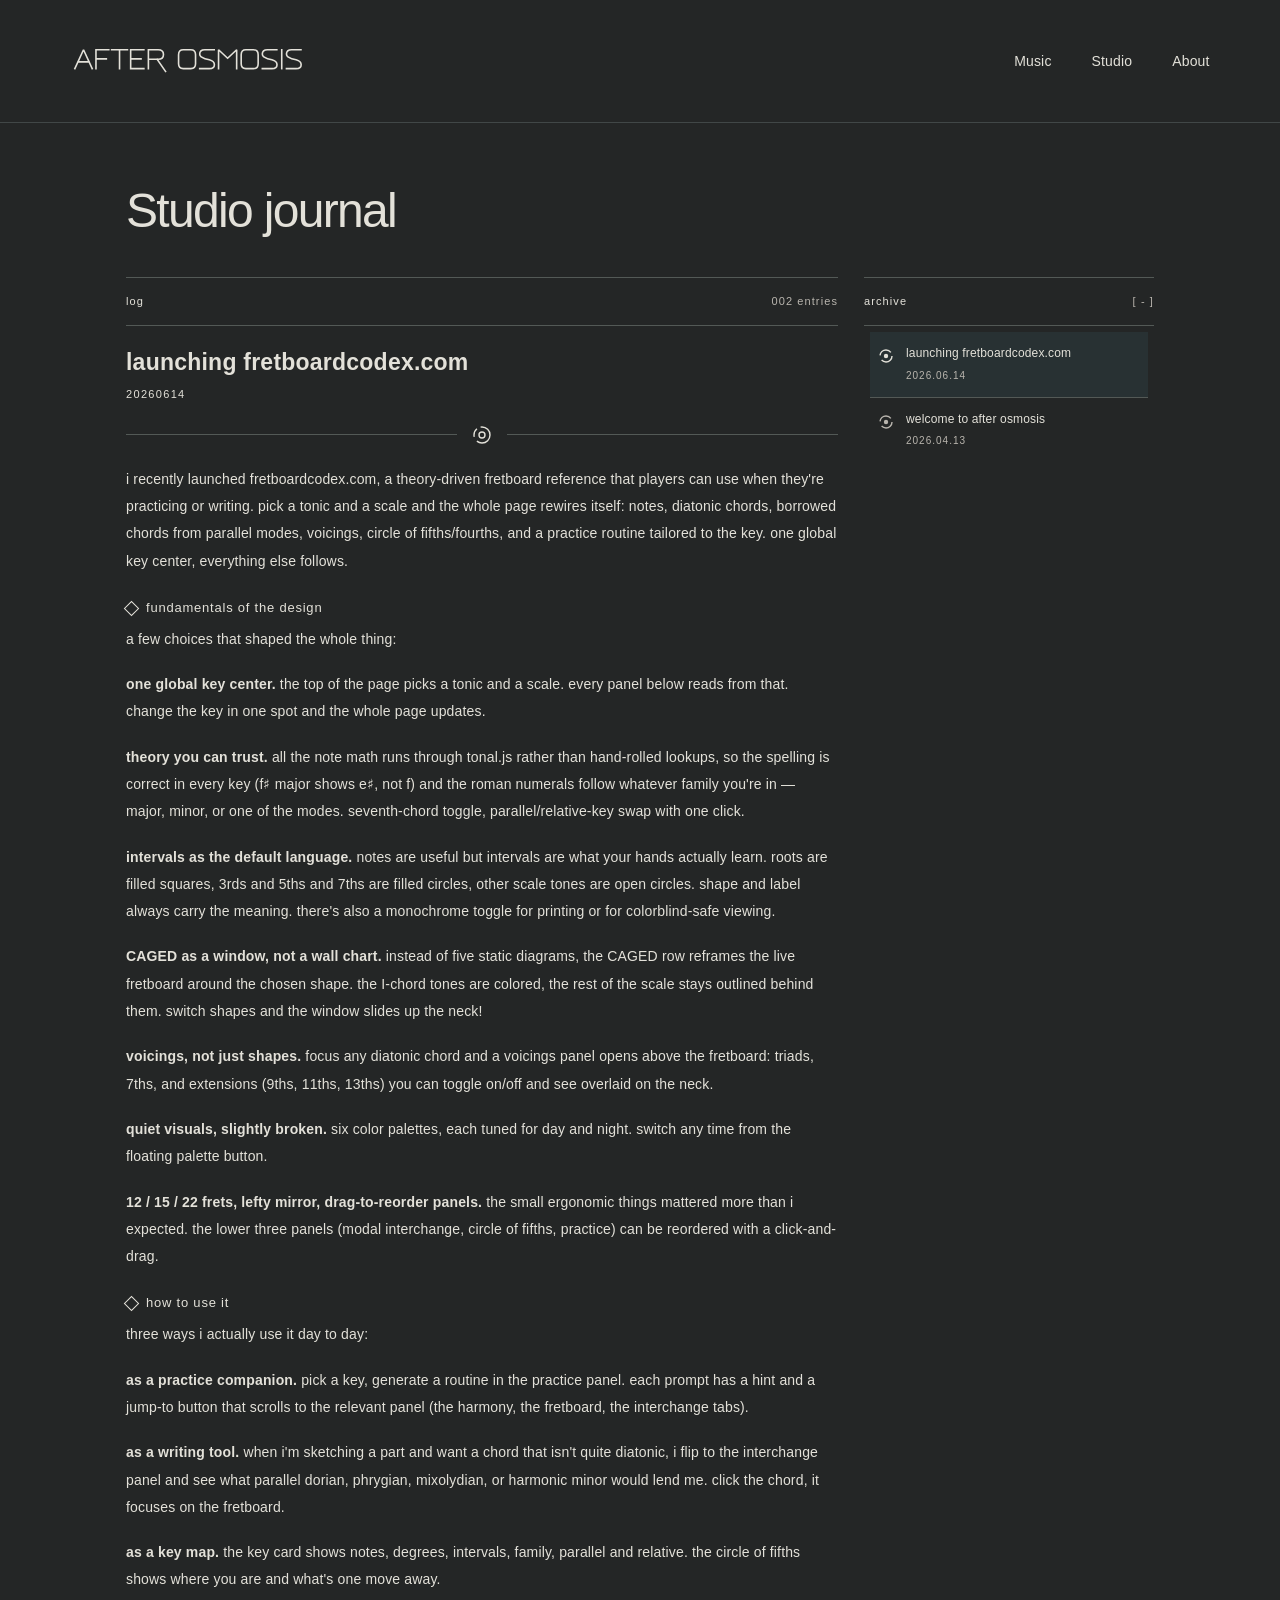
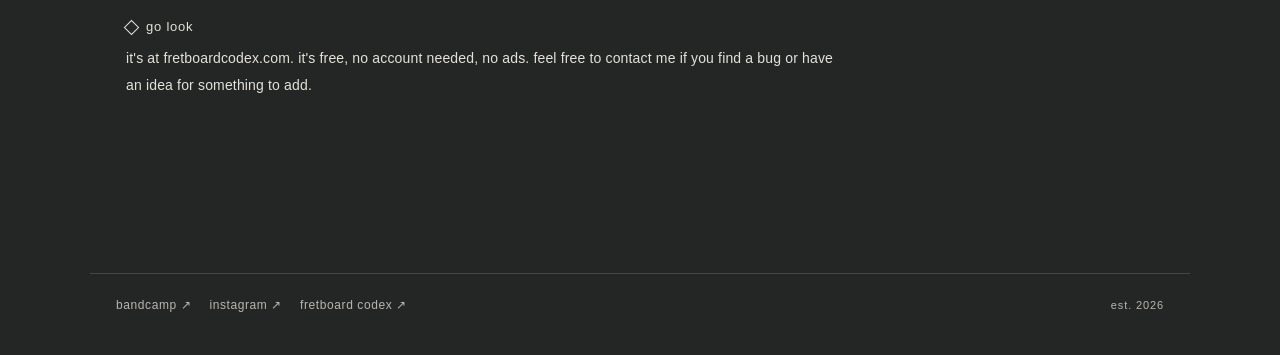
==== blog.html @ dcd83ac1 "Remove redundant branding and subpage labels" ====
<!DOCTYPE html>
<html lang="en">
<head>
<meta charset="UTF-8">
<meta name="viewport" content="width=device-width, initial-scale=1.0">
<title>blog — after osmosis</title>
<link rel="apple-touch-icon" sizes="180x180" href="apple-touch-icon.png">
<link rel="icon" type="image/png" sizes="32x32" href="favicon-32x32.png">
<link rel="icon" type="image/png" sizes="16x16" href="favicon-16x16.png">
<link rel="stylesheet" href="theme.css">

<style>
  html,body{background:var(--bg) !important}
  .page{position:relative;z-index:5;max-width:1080px;margin:0 auto;padding:96px 26px 0}
  .crumb{display:flex;align-items:center;gap:12px;margin-bottom:22px;font-size:12px;letter-spacing:.1em;color:var(--ink-dim);white-space:nowrap}
  .crumb .ring{width:20px;height:20px;flex:0 0 auto;animation:spin 40s linear infinite}
  .crumb .t{color:var(--line)}
  .crumb .blink{width:7px;height:14px;background:var(--accent);display:inline-block;animation:beat 1.1s steps(1) infinite}

  .layout{display:grid;grid-template-columns:1fr 290px;gap:26px;align-items:start}
  @media (max-width:880px){.layout{grid-template-columns:1fr}.aside{order:-1}}

  /* post */
  .post-header{margin-bottom:6px}
  .post-title{font-size:23px;font-weight:700;color:var(--line);letter-spacing:.01em;line-height:1.3}
  .post-date{font-size:11px;color:var(--accent);letter-spacing:.12em;margin-top:8px}
  .ring-div{display:flex;align-items:center;gap:14px;margin:20px 0}
  .ring-div .l{flex:1;height:1px;background:var(--line-dim)}
  .ring-div svg{flex:0 0 auto}
  .post-content{font-size:14px;line-height:1.95;color:var(--ink)}
  .post-content p{margin-bottom:18px}
  .post-content h2{font-size:13px;color:var(--accent);letter-spacing:.06em;margin:26px 0 10px;
    display:flex;align-items:center;gap:9px}
  .post-content h2::before{content:"";width:9px;height:9px;border:1.5px solid var(--accent);transform:rotate(45deg);flex:0 0 auto}
  .loading,.error{padding:50px 0;text-align:center;color:var(--ink-dim);font-size:12px;letter-spacing:.08em}
  .error{color:#d98a7a}

  /* archive */
  .arc-list{list-style:none;display:flex;flex-direction:column}
  .arc{display:flex;gap:12px;align-items:flex-start;padding:13px 8px;cursor:pointer;
    border-bottom:1px solid var(--line-dim);transition:background .18s,padding-left .18s}
  .arc:last-child{border-bottom:none}
  .arc:hover{background:rgba(95,179,196,.05);padding-left:13px}
  .arc.active{background:rgba(95,179,196,.08)}
  .arc .mk{flex:0 0 auto;margin-top:3px}
  .arc .mk circle{transition:fill .2s,stroke .2s}
  .arc.active .mk .core{fill:var(--accent)}
  .arc.active .mk .o{stroke:var(--accent)}
  .arc>div{display:flex;flex-direction:column;gap:5px;min-width:0}
  .arc .ti{font-size:12px;color:var(--line);line-height:1.45}
  .arc .dt{font-size:10px;color:var(--ink-faint);letter-spacing:.1em}
  .arc.active .ti{color:var(--accent)}

  .seed{margin-top:16px;padding:12px;border:1px dashed var(--line-dim);font-size:10px;
    color:var(--ink-faint);letter-spacing:.06em;line-height:1.7}

  /* ---------- mobile layout ---------- */
  @media (max-width:640px){
    .page{padding:74px 12px 0}
    .crumb{font-size:11px;letter-spacing:.06em;margin-bottom:14px}
    .layout{gap:18px}
    .panel-bd{padding:14px}
    .post-title{font-size:19px;line-height:1.3}
    .post-date{font-size:10px;letter-spacing:.1em;margin-top:6px}
    .ring-div{margin:14px 0}
    .post-content{font-size:13.5px;line-height:1.85}
    .post-content p{margin-bottom:14px}
    .post-content h2{font-size:12px;margin:20px 0 8px}
    .arc{padding:11px 6px;gap:10px}
    .arc:hover{padding-left:11px}
    .arc .ti{font-size:12px}
    .arc .dt{font-size:9.5px}
  }
</style>
<link rel="stylesheet" href="redesign.css">
</head>
<body class="interior">
<a class="skip-link" href="#main">Skip to content</a>
<div class="wrap">
  <header class="site-header">
  <a class="site-brand" href="index.html" aria-label="After Osmosis home"><img src="images/ao-text-ivory.svg" alt="After Osmosis" width="1400" height="190"></a>
  <nav aria-label="Main navigation"><a href="index.html#music">Music</a><a href="index.html#studio">Studio</a><a href="index.html#about">About</a></nav>
</header>

  <main id="main" class="page" data-screen-label="blog">
    <div class="interior-heading"><h1>Studio journal</h1></div>
    <div class="layout">
      <section class="panel">
        <div class="panel-bar"><span class="t">log</span><span id="entryCount">— entries</span></div>
        <div class="panel-bd">
          <div id="post"><div class="loading">retrieving transmission…</div></div>
        </div>
      </section>

      <aside class="aside panel">
        <div class="panel-bar"><span class="t">archive</span><span>[ - ]</span></div>
        <div class="panel-bd" style="padding:6px">
          <ul class="arc-list" id="arcList"><li class="loading" style="padding:24px 8px">…</li></ul>
        </div>
      </aside>
    </div>
  </main>

  <footer class="foot">
    <div class="links">
      <a href="https://afterosmosis.bandcamp.com" target="_blank" rel="noopener">bandcamp ↗</a>
      <a href="https://instagram.com/afterosmosis" target="_blank" rel="noopener">instagram ↗</a>
      <a href="https://fretboardcodex.com" target="_blank" rel="noopener">fretboard codex ↗</a>
    </div>
    <div class="sig"><span class="dot"></span> est. 2026</div>
  </footer>
</div>

<script src="eggs.js"></script>
<script>
  const postEl = document.getElementById('post');
  const arcEl  = document.getElementById('arcList');
  const countEl= document.getElementById('entryCount');
  const divider= '<div class="ring-div"><div class="l"></div><svg width="22" height="22" viewBox="0 0 22 22" fill="none" stroke="var(--accent)" stroke-width="1.4"><circle cx="11" cy="11" r="8" stroke-dasharray="18 5 9 4"/><circle cx="11" cy="11" r="3"/></svg><div class="l"></div></div>';
  const mkSvg  = '<svg class="mk" width="16" height="16" viewBox="0 0 16 16" fill="none"><circle class="o" cx="8" cy="8" r="6" stroke="var(--line-2)" stroke-width="1.4" stroke-dasharray="14 5"/><circle class="core" cx="8" cy="8" r="2.2" fill="var(--line-2)"/></svg>';

  // human-readable date from YYYYMMDD when manifest omits it
  function prettyDate(id){
    if(!/^\d{8}$/.test(id)) return id;
    return id.slice(0,4)+'.'+id.slice(4,6)+'.'+id.slice(6,8);
  }

  async function loadIndex(){
    const res = await fetch('posts/index.json', {cache:'no-cache'});
    if(!res.ok) throw new Error('index.json '+res.status);
    return res.json();
  }

  function renderArchive(posts, activeId){
    arcEl.innerHTML = posts.map(p=>{
      const active = p.id===activeId ? ' active' : '';
      return '<li class="arc'+active+'" data-id="'+p.id+'">'+mkSvg+
        '<div><div class="ti">'+p.title+'</div><div class="dt">'+(p.date||prettyDate(p.id))+'</div></div></li>';
    }).join('');
    countEl.textContent = String(posts.length).padStart(3,'0')+' entries';
    arcEl.querySelectorAll('.arc').forEach(a=>{
      a.addEventListener('click', ()=>{ history.replaceState(null,'','#'+a.dataset.id); loadPost(a.dataset.id, posts); });
    });
  }

  async function loadPost(id, posts){
    const meta = posts.find(p=>p.id===id);
    if(!meta){
      postEl.innerHTML = '<div class="error">// transmission lost — entry not found.</div>';
      return;
    }
    arcEl.querySelectorAll('.arc').forEach(a=>a.classList.toggle('active', a.dataset.id===id));
    postEl.innerHTML = '<div class="loading">retrieving transmission…</div>';
    try{
      const res = await fetch('posts/'+id+'.html', {cache:'no-cache'});
      if(!res.ok) throw new Error(res.status);
      const body = await res.text();
      const header = '<div class="post-header"><h1 class="post-title">'+meta.title+'</h1>'+
                     '<div class="post-date">'+id+'</div></div>';
      postEl.innerHTML = header + divider + '<div class="post-content">'+body+'</div>';
      window.scrollTo(0,0);
    }catch(err){
      postEl.innerHTML = '<div class="error">// transmission lost — '+err.message+'</div>';
    }
  }

  (async ()=>{
    try{
      const posts = await loadIndex();
      if(!posts.length){
        postEl.innerHTML = '<div class="loading">// no entries yet.</div>';
        arcEl.innerHTML = '';
        countEl.textContent = '000 entries';
        return;
      }
      const hashId = location.hash.replace('#','');
      const startId = posts.find(p=>p.id===hashId) ? hashId : posts[0].id;
      renderArchive(posts, startId);
      loadPost(startId, posts);
      window.addEventListener('hashchange', ()=>{
        const id = location.hash.replace('#','');
        if(posts.find(p=>p.id===id)) loadPost(id, posts);
      });
    }catch(err){
      postEl.innerHTML = '<div class="error">// archive index unreachable — '+err.message+'</div>';
      arcEl.innerHTML = '';
    }
  })();
</script>
</body>
</html>
---- theme.css ----
/* ============================================================
   after osmosis — cyber sigil theme
   blackwork inverted: bone linework + cyan signal on near-black
   ============================================================ */

:root{
  /* dark = NEON CIRCUIT — near-black + logo cyan (from fretboardcodex) */
  --bg:oklch(0.15 0.012 250);
  --bg-2:oklch(0.19 0.014 250);
  --panel:oklch(0.23 0.016 250);
  --line:oklch(0.95 0.020 200);        /* bone linework */
  --line-2:oklch(0.64 0.020 200);      /* secondary linework */
  --line-dim:oklch(0.40 0.020 250);    /* faint structure */
  --ink:oklch(0.82 0.020 200);         /* body text */
  --ink-dim:oklch(0.64 0.020 200);
  --ink-faint:oklch(0.46 0.020 200);
  --accent:oklch(0.85 0.15 195);       /* signal cyan */
  --accent-2:oklch(0.58 0.12 195);     /* dim cyan */
  --accent-glow:oklch(0.85 0.15 195 / .42);
  --hair:oklch(0.95 0.020 200 / .12);
  --mono:'Space Mono',ui-monospace,monospace;
}

/* light mode — blackwork returns to dark ink on warm paper (like the real tattoo) */
html[data-theme="light"]{
  /* light = EDITORIAL — warm paper + claret ink (from fretboardcodex) */
  --bg:oklch(0.972 0.006 85);
  --bg-2:oklch(0.948 0.008 84);
  --panel:oklch(0.99 0.004 85);
  --line:oklch(0.23 0.012 60);         /* ink linework */
  --line-2:oklch(0.53 0.010 62);       /* secondary linework */
  --line-dim:oklch(0.80 0.010 76);     /* faint structure */
  --ink:oklch(0.34 0.011 60);          /* body text */
  --ink-dim:oklch(0.53 0.010 62);
  --ink-faint:oklch(0.66 0.008 64);
  --accent:oklch(0.55 0.11 195);       /* cyan signal (matches dark), darkened for paper */
  --accent-2:oklch(0.72 0.08 195);
  --accent-glow:oklch(0.55 0.11 195 / .24);
  --hair:oklch(0.23 0.012 60 / .12);
}

*{margin:0;padding:0;box-sizing:border-box}
html{scroll-behavior:smooth;background:var(--bg)}
body{
  font-family:var(--mono);
  background:var(--bg);
  color:var(--ink);
  min-height:100vh;
  text-transform:lowercase;
  font-size:14px;
  line-height:1.6;
  letter-spacing:.01em;
  position:relative;
  overflow-x:hidden;
  -webkit-font-smoothing:antialiased;
}

/* subtle techy texture — fine grid + vignette + faint scanline. NOT heavy CRT. */
body::before{
  content:"";position:fixed;inset:0;pointer-events:none;z-index:1;
  background-image:
    linear-gradient(var(--hair) 1px,transparent 1px),
    linear-gradient(90deg,var(--hair) 1px,transparent 1px);
  background-size:48px 48px;
  -webkit-mask-image:radial-gradient(circle at 50% 38%,#000 0%,transparent 78%);
          mask-image:radial-gradient(circle at 50% 38%,#000 0%,transparent 78%);
  opacity:.5;
}
.wrap{position:relative;z-index:5}
::selection{background:var(--accent);color:#f1ede2}
a{color:inherit}

/* ---------- shared top bar ---------- */
.topbar{
  position:fixed;top:0;left:0;right:0;z-index:40;
  display:flex;align-items:center;justify-content:space-between;
  padding:16px 26px;
  background:linear-gradient(180deg,var(--bg) 40%,transparent);
}
.brand{
  display:flex;align-items:center;gap:11px;white-space:nowrap;
  text-decoration:none;color:var(--line);
  font-weight:700;letter-spacing:.06em;font-size:14px;
}
.brand .glyph{width:17px;height:17px;display:block;flex:0 0 auto}
.brand .wordmark{height:11px;width:auto;max-width:54vw;display:block;transition:filter .18s}
.brand:hover .glyph{color:var(--accent)}
.brand:hover .wordmark{filter:drop-shadow(0 0 7px var(--accent-glow))}
/* light/dark wordmark — src swapped by theme.js */
/* right cluster + theme toggle */
.rightcluster{display:flex;align-items:center;gap:14px}
.theme-toggle{
  width:32px;height:28px;flex:0 0 auto;display:grid;place-items:center;cursor:pointer;
  background:transparent;border:1px solid var(--line-dim);color:var(--ink-dim);
  transition:color .18s,border-color .18s;
}
.theme-toggle:hover{color:var(--accent);border-color:var(--accent)}
.theme-toggle svg{display:block;width:15px;height:15px}
.brand:hover{color:var(--accent)}

.nav{display:flex;gap:4px;align-items:center}
.nav a{
  text-decoration:none;color:var(--ink-dim);
  font-size:12px;letter-spacing:.08em;
  padding:7px 13px;border:1px solid transparent;
  transition:color .18s,border-color .18s,background .18s;
  position:relative;
}
.nav a:hover{color:var(--line)}
.nav a.active{color:var(--accent);border-color:var(--accent-2)}
.nav a.active::before{content:"▸ "}

/* ---------- node menu (subpage nav: compact button + popover) ---------- */
.navmenu{position:relative}
.navbtn{
  font-family:var(--mono);font-size:12px;letter-spacing:.08em;
  color:var(--line);background:transparent;
  border:1px solid var(--line-dim);
  padding:7px 11px;cursor:pointer;text-transform:lowercase;
  display:inline-flex;align-items:center;gap:9px;
  transition:color .18s,border-color .18s,background .18s;
}
.navbtn:hover,.navbtn[aria-expanded="true"]{color:var(--accent);border-color:var(--accent-2);background:rgba(95,179,196,.05)}
html[data-theme="light"] .navbtn:hover,html[data-theme="light"] .navbtn[aria-expanded="true"]{background:color-mix(in srgb,var(--accent) 6%,transparent)}
.navbtn .nb-n{color:var(--accent);font-size:10px;letter-spacing:.14em}
.navbtn .nb-l{color:var(--line)}
.navbtn .nb-chev{font-size:8px;color:var(--ink-faint);transition:transform .22s,color .22s}
.navbtn[aria-expanded="true"] .nb-chev{transform:rotate(180deg);color:var(--accent)}

.navmenu .navpop{
  position:absolute;top:calc(100% + 9px);right:0;
  width:260px;background:var(--panel);
  box-shadow:0 22px 50px rgba(0,0,0,.45);
  opacity:0;pointer-events:none;transform:translateY(-6px);
  transition:opacity .18s,transform .18s;
  z-index:50;
}
html[data-theme="light"] .navmenu .navpop{box-shadow:0 22px 50px rgba(80,70,50,.24)}
.navmenu .navpop.on{opacity:1;pointer-events:auto;transform:translateY(0)}
.navpop .pop-bar{
  display:flex;justify-content:space-between;align-items:center;
  padding:9px 12px;border-bottom:1px solid var(--line-dim);
  font-size:10px;letter-spacing:.14em;color:var(--ink-faint);
}
.navpop .pop-bar .t{color:var(--accent)}
.navpop a{
  display:flex;align-items:center;gap:12px;padding:11px 14px;
  text-decoration:none;color:var(--line);
  border-bottom:1px solid var(--line-dim);
  font-size:13px;letter-spacing:.06em;
  transition:background .15s,color .15s,padding-left .15s;
}
.navpop a:last-child{border-bottom:none}
.navpop a:hover{color:var(--accent);padding-left:20px;background:rgba(95,179,196,.04)}
html[data-theme="light"] .navpop a:hover{background:color-mix(in srgb,var(--accent) 5%,transparent)}
.navpop a .np-n{
  font-size:10px;letter-spacing:.12em;color:var(--ink-faint);
  width:34px;flex:0 0 auto;
}
.navpop a:hover .np-n{color:var(--accent-2)}
.navpop a .np-l{flex:1}
.navpop a .np-a{font-size:10px;color:var(--ink-faint);letter-spacing:.06em}
.navpop a.cur{color:var(--accent);background:rgba(95,179,196,.05)}
html[data-theme="light"] .navpop a.cur{background:color-mix(in srgb,var(--accent) 6%,transparent)}
.navpop a.cur .np-n,.navpop a.cur .np-a{color:var(--accent)}
.navpop a.cur:hover{padding-left:14px;cursor:default}

/* ---------- panel (blackwork bordered container) ---------- */
.panel{
  position:relative;
  border:1px solid var(--line-dim);
  background:var(--panel);
}
.panel::before,.panel::after{
  content:"";position:absolute;width:13px;height:13px;pointer-events:none;
  border:2px solid var(--line);
}
.panel::before{top:-1px;left:-1px;border-right:none;border-bottom:none}
.panel::after{bottom:-1px;right:-1px;border-left:none;border-top:none}
.panel-bar{
  display:flex;justify-content:space-between;align-items:center;gap:10px;
  padding:10px 14px;border-bottom:1px solid var(--line-dim);
  font-size:11px;letter-spacing:.1em;color:var(--ink-dim);
}
.panel-bar span{white-space:nowrap}
.panel-bar .t{color:var(--accent)}
.panel-bd{padding:18px}

/* ---------- buttons ---------- */
.btn{
  font-family:var(--mono);font-size:12px;letter-spacing:.06em;
  color:var(--line);background:transparent;
  border:1px solid var(--line-dim);
  padding:9px 14px;cursor:pointer;text-transform:lowercase;
  transition:border-color .18s,color .18s,background .18s;
  display:inline-flex;align-items:center;gap:8px;
  white-space:nowrap;
}
.btn:hover{border-color:var(--accent);color:var(--accent);background:rgba(95,179,196,.06)}
.btn:active{background:rgba(95,179,196,.14)}

/* ---------- shared footer ---------- */
.foot{
  position:relative;z-index:5;
  max-width:1100px;margin:64px auto 0;padding:22px 26px 40px;
  border-top:1px solid var(--line-dim);
  display:flex;flex-wrap:wrap;gap:18px;align-items:center;justify-content:space-between;
}
.foot .links{display:flex;gap:18px;flex-wrap:wrap}
.foot .links a{
  text-decoration:none;color:var(--ink-dim);font-size:12px;letter-spacing:.05em;
  transition:color .18s;
}
.foot .links a:hover{color:var(--accent)}
.foot .sig{font-size:11px;color:var(--ink-faint);letter-spacing:.08em;display:flex;align-items:center;gap:9px}
.foot .sig .dot{width:7px;height:7px;border-radius:50%;background:var(--accent);box-shadow:0 0 8px var(--accent-glow);animation:beat 2.4s ease-in-out infinite}

/* ---------- generic helpers ---------- */
.mono-label{font-size:11px;letter-spacing:.14em;color:var(--ink-faint);text-transform:uppercase;white-space:nowrap}
.hair{height:1px;background:var(--line-dim);border:none}
.accent{color:var(--accent)}
.glow{text-shadow:0 0 10px var(--accent-glow)}

/* ---------- motion ---------- */
@keyframes beat{0%,100%{opacity:1}50%{opacity:.25}}
@keyframes spin{to{transform:rotate(360deg)}}
@keyframes spin-rev{to{transform:rotate(-360deg)}}
@keyframes pulse-ring{0%,100%{opacity:.55;transform:scale(1)}50%{opacity:1;transform:scale(1.06)}}
@keyframes flicker{0%,100%{opacity:1}48%{opacity:1}49%{opacity:.4}50%{opacity:1}92%{opacity:1}93%{opacity:.6}94%{opacity:1}}

@media (prefers-reduced-motion: reduce){
  *{animation:none !important}
  html{scroll-behavior:auto}
}

@media (max-width:640px){
  body{font-size:13px}
  .topbar{padding:12px 14px}
  .brand .wordmark{height:9px}
  .nav a{padding:6px 9px;font-size:11px;letter-spacing:.04em}
  .navbtn{padding:7px 10px;gap:7px;font-size:11px}
  .navbtn .nb-n{font-size:9.5px}
  .navpop,.navmenu .navpop{width:min(280px,calc(100vw - 28px));right:0}
  .foot{padding:20px 16px 32px}
}
@media (max-width:380px){
  .navbtn .nb-l{display:none}
  .navbtn{gap:6px;padding:7px 9px}
}
---- redesign.css ----
/* Desert horizon: plain static CSS, shared by the landing and existing pages. */
:root {
  color-scheme:dark;
  --bg:#242626;
  --bg-2:#292d2d;
  --panel:#292d2d;
  --line:#e3e1d9;
  --line-2:#b9b5ae;
  --line-dim:#535956;
  --ink:#e3e1d9;
  --ink-dim:#b9b5ae;
  --ink-faint:#b9b5ae;
  --accent:#e3e1d9;
  --accent-2:#969089;
  --accent-glow:transparent;
  --hair:#414747;
  --mono:'Avenir Next',Avenir,'Segoe UI',sans-serif;
  --petrol:#3e5555
}
* {
  box-sizing:border-box
}
html {
  scroll-behavior:smooth;
  scroll-padding-top:32px;
  background:var(--bg)
}
body {
  margin:0;
  background:var(--bg);
  color:var(--ink);
  font-family:var(--mono);
  font-size:16px;
  line-height:1.6;
  -webkit-font-smoothing:antialiased;
  text-transform:none
}
a {
  color:inherit;
  text-decoration:none
}
button,input {
  font:inherit
}
a,button,input {
  touch-action:manipulation
}
a:focus-visible,button:focus-visible,input:focus-visible,audio:focus-visible {
  outline:2px solid var(--ink);
  outline-offset:6px
}
a:hover {
  color:#fff
}
img {
  max-width:100%;
  display:block
}
h1,h2,h3,p {
  margin:0
}
h1,h2,h3 {
  font-weight:400;
  line-height:1.15
}
.eyebrow {
  font-size:11px;
  letter-spacing:.18em;
  text-transform:uppercase;
  color:var(--ink-dim);
  margin-bottom:17px
}
.skip-link {
  position:fixed;
  top:12px;
  left:20px;
  padding:12px 20px;
  background:var(--ink);
  color:var(--bg);
  z-index:100;
  transform:translateY(-160%)
}
.skip-link:focus {
  transform:none;
  color:var(--bg)
}
.site-header {
  position:relative;
  z-index:2;
  padding:42px 5.5%;
  display:flex;
  align-items:center;
  justify-content:space-between;
  gap:30px
}
.site-brand img {
  width:236px;
  height:auto
}
.site-header nav {
  display:flex;
  gap:40px;
  font-size:14px
}
.site-header nav a {
  padding:8px 0
}
.hero {
  position:relative;
  isolation:isolate;
  background:#172024
}
.hero-landscape {
  position:absolute;
  inset:0;
  width:100%;
  height:100%;
  object-fit:cover;
  object-position:65% center;
  z-index:-2
}
.hero:after {
  content:'';
  position:absolute;
  inset:0;
  z-index:-1;
  background:linear-gradient(90deg,rgba(12,20,24,.25),transparent 70%)
}
.hero-copy {
  padding:62px 5.5% 170px;
  min-height:550px
}
.hero h1 {
  font-size:clamp(56px,6.7vw,106px);
  font-weight:400;
  letter-spacing:-.045em;
  line-height:1.05
}
.hero-actions {
  display:flex;
  gap:30px;
  align-items:center;
  margin-top:34px
}
.outline-link {
  border:1px solid #89918d;
  display:inline-flex;
  gap:42px;
  align-items:center;
  padding:12px 22px;
  font-size:14px;
  background:#202a2c40
}
.outline-link:hover {
  background:var(--petrol)
}
.text-link {
  font-size:13px;
  display:inline-flex;
  align-items:center;
  gap:15px;
  border-bottom:1px solid transparent;
  padding:5px 0
}
.text-link:hover {
  border-color:currentColor
}
.featured {
  margin:0 5.5%;
  border-top:1px solid #7a817666;
  padding:28px 0 34px;
  display:grid;
  grid-template-columns:1fr auto auto;
  align-items:center;
  gap:35px
}
.featured .eyebrow {
  margin-bottom:8px
}
.featured h2 {
  font-size:21px
}
.track-release {
  font-size:12px;
  color:#b9b5ae;
  margin-top:7px
}
.featured audio {
  width:280px;
  height:38px
}
.content {
  max-width:1600px;
  margin:auto;
  padding:0 5.5%
}
.section {
  padding:88px 0
}
.section-heading {
  display:flex;
  justify-content:space-between;
  align-items:end;
  border-bottom:1px solid var(--hair);
  padding-bottom:26px;
  margin-bottom:34px
}
.section h2 {
  font-size:clamp(32px,3.5vw,48px);
  letter-spacing:-.025em
}
.section-heading .eyebrow {
  margin-bottom:12px
}
.releases {
  display:grid;
  grid-template-columns:repeat(3,1fr);
  gap:34px
}
.cover {
  position:relative;
  overflow:hidden;
  background:var(--bg-2)
}
.cover img {
  width:100%;
  height:auto;
  aspect-ratio:1;
  object-fit:cover;
  transition:transform .4s
}
.cover span {
  position:absolute;
  bottom:16px;
  right:16px;
  background:#242626e8;
  padding:7px 14px;
  font-size:12px
}
.release:hover img {
  transform:scale(1.025)
}
.release h3 {
  font-size:18px;
  line-height:1.4;
  margin-top:19px
}
.release p {
  font-size:12px;
  color:var(--ink-dim);
  margin-top:6px
}
.studio {
  border-top:1px solid var(--hair);
  display:grid;
  grid-template-columns:1fr 1.5fr;
  gap:10%
}
.studio-intro>p:not(.eyebrow) {
  color:var(--ink-dim);
  margin:26px 0 35px;
  font-size:20px
}
.studio-feature {
  display:block
}
.studio-feature>img {
  width:100%;
  height:280px;
  object-fit:cover;
  object-position:center 55%;
  filter:saturate(.65)
}
.studio-feature>div {
  padding:25px 0
}
.studio-feature .eyebrow {
  margin-bottom:10px
}
.studio-feature h3 {
  display:flex;
  justify-content:space-between;
  font-size:23px;
  gap:15px
}
.studio-feature div>p:last-child {
  color:var(--ink-dim);
  font-size:14px;
  margin-top:10px
}
.journal-link {
  display:flex;
  justify-content:space-between;
  gap:20px;
  border-top:1px solid var(--hair);
  padding-top:20px;
  font-size:13px
}
.about {
  border-top:1px solid var(--hair);
  display:grid;
  grid-template-columns:1fr 1.5fr;
  gap:10%
}
.about h2 {
  line-height:1.18
}
.about div>p {
  max-width:540px;
  color:var(--ink-dim);
  margin:27px 0 24px;
  font-size:17px
}
.site-footer {
  padding:42px 5.5%;
  border-top:1px solid var(--hair);
  display:flex;
  align-items:center;
  justify-content:space-between;
  gap:35px
}
.site-footer .site-brand img {
  width:185px
}
.site-footer>div {
  display:flex;
  gap:24px;
  font-size:12px
}
.site-footer>p {
  color:var(--ink-dim);
  font-size:12px
}
/* Retain the player, journal, gear data and their established URLs. */
.interior:before {
  display:none
}
.interior .site-header {
  border-bottom:1px solid var(--hair)
}
.interior .page {
  padding-top:60px;
  padding-bottom:70px;
  max-width:1080px
}
.interior-heading {
  margin-bottom:38px
}
.interior-heading h1 {
  font-size:48px;
  letter-spacing:-.035em
}
.interior .panel {
  border:0;
  border-top:1px solid var(--line-dim);
  background:transparent
}
.interior .panel:before,.interior .panel:after {
  display:none
}
.interior .panel-bar {
  background:transparent;
  padding:15px 0
}
.interior .panel-bd {
  padding:22px 0
}
.interior .foot .dot {
  display:none
}
.interior .album-hd,.interior .track {
  width:100%;
  text-align:left;
  background:transparent;
  border:0;
  color:inherit;
  font:inherit
}
.interior .album-hd {
  min-height:68px
}
.interior .track {
  min-height:48px
}
.interior .album-ti {
  font-size:17px
}
.interior .foot {
  border-top:1px solid var(--hair)
}
@media(min-width:1700px) {
  .hero-copy {
    padding-top:100px;
    padding-bottom:220px
  }
}
@media(max-width:1000px) {
  .featured {
    grid-template-columns:1fr auto;
    gap:20px
  }
  .featured>.text-link {
    grid-column:1/-1
  }
  .site-footer {
    flex-wrap:wrap
  }
  .hero-copy {
    padding-bottom:140px
  }
  .site-brand img {
    width:200px
  }
  .releases {
    gap:22px
  }
}
@media(max-width:640px) {
  html {
    scroll-padding-top:20px
  }
  .site-header {
    padding:26px 6%;
    align-items:flex-start;
    gap:18px;
    flex-direction:column
  }
  .site-brand img {
    width:194px
  }
  .site-header nav {
    gap:30px;
    font-size:13px
  }
  .hero-landscape {
    object-position:68% center
  }
  .hero-copy {
    padding:45px 6% 150px;
    min-height:0
  }
  .hero h1 {
    font-size:62px
  }
  .hero-actions {
    gap:20px;
    flex-wrap:wrap;
    margin-top:26px
  }
  .outline-link {
    padding:10px 15px;
    gap:24px
  }
  .featured {
    margin:0;
    padding:24px 6% 28px;
    background:#202626e8;
    grid-template-columns:1fr;
    gap:18px
  }
  .featured audio {
    width:100%;
    max-width:380px
  }
  .featured h2 {
    font-size:22px
  }
  .featured>.text-link {
    justify-self:start
  }
  .content {
    padding:0 6%
  }
  .section {
    padding:56px 0
  }
  .section-heading {
    align-items:start;
    gap:20px;
    flex-direction:column
  }
  .releases {
    grid-template-columns:1fr;
    gap:36px
  }
  .release h3 {
    font-size:20px
  }
  .studio,.about {
    grid-template-columns:1fr;
    gap:30px
  }
  .studio-intro>p:not(.eyebrow) {
    margin:20px 0
  }
  .studio-feature>img {
    height:230px
  }
  .journal-link {
    flex-direction:column;
    gap:8px
  }
  .site-footer {
    padding:35px 6%;
    flex-direction:column;
    align-items:start;
    gap:26px
  }
  .site-footer>div {
    flex-wrap:wrap;
    gap:18px
  }
  .interior .page {
    padding:38px 6% 55px
  }
  .interior-heading h1 {
    font-size:38px
  }
  .interior .album-ti {
    font-size:15px
  }
}
@media(prefers-reduced-motion:reduce) {
  html {
    scroll-behavior:auto
  }
  *,*:before,*:after {
    animation:none!important;
    transition:none!important
  }
}
.interior .album:not(.open) .tracks {
  display:none
}
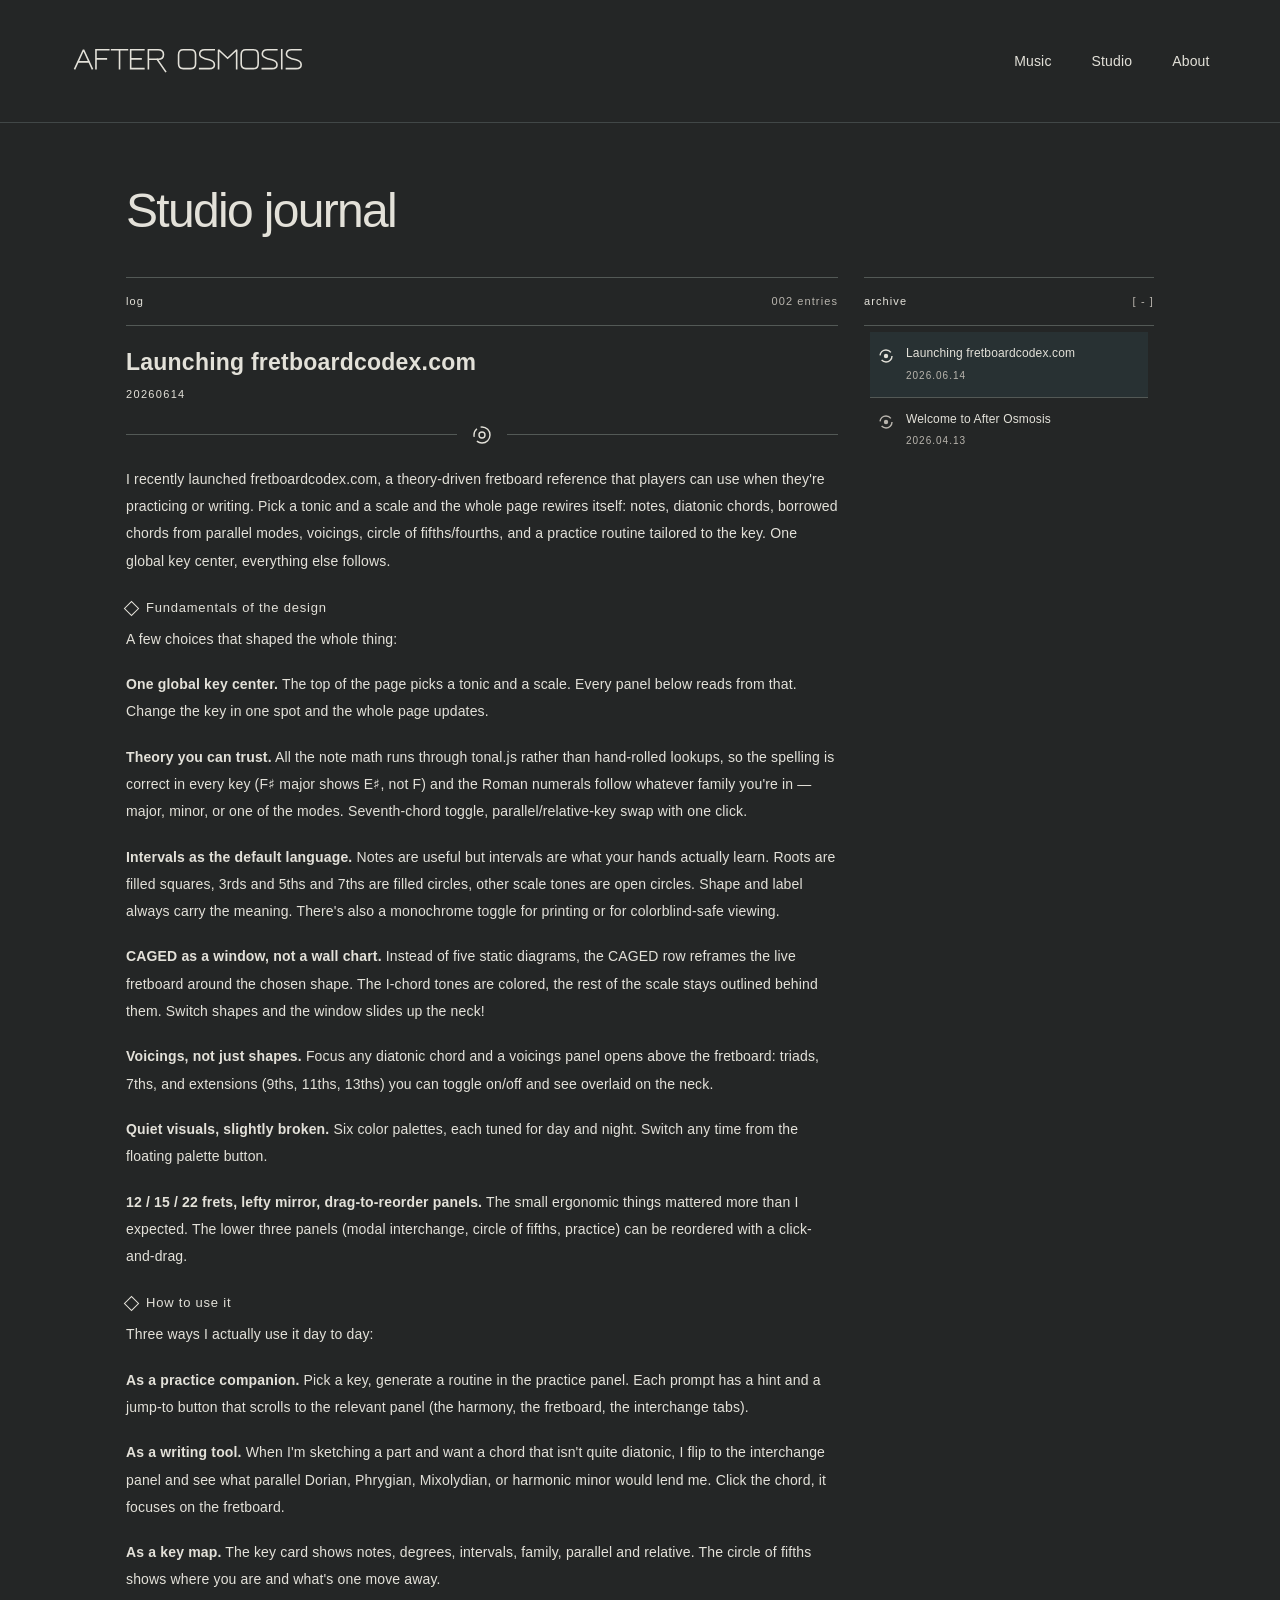
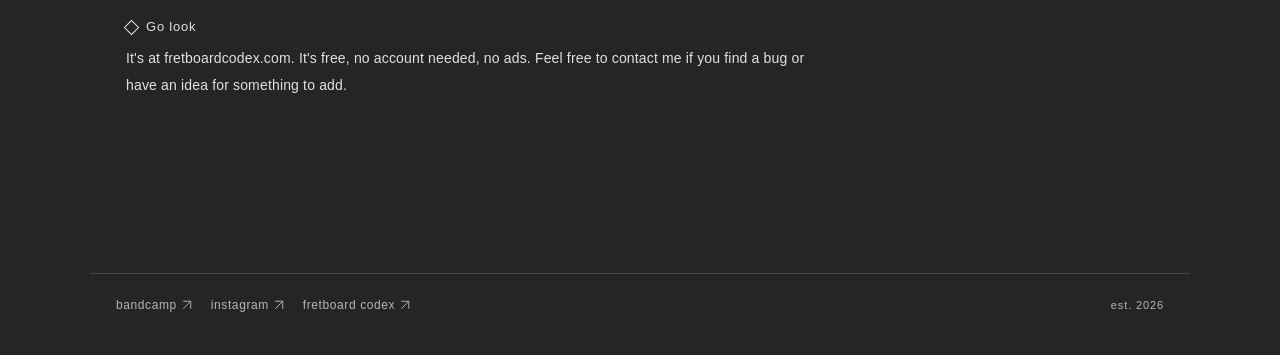
==== commit 66767f62: "Use vector link arrows to avoid iOS emoji rendering" ====
--- a/blog.html
+++ b/blog.html
@@ -103,9 +103,9 @@
 
   <footer class="foot">
     <div class="links">
-      <a href="https://afterosmosis.bandcamp.com" target="_blank" rel="noopener">bandcamp ↗</a>
-      <a href="https://instagram.com/afterosmosis" target="_blank" rel="noopener">instagram ↗</a>
-      <a href="https://fretboardcodex.com" target="_blank" rel="noopener">fretboard codex ↗</a>
+      <a href="https://afterosmosis.bandcamp.com" target="_blank" rel="noopener">bandcamp <svg class="link-arrow" viewBox="0 0 16 16" width="16" height="16" fill="none" stroke="currentColor" stroke-width="1.25" aria-hidden="true" focusable="false"><path d="M3 13 13 3M3 3h10v10"/></svg></a>
+      <a href="https://instagram.com/afterosmosis" target="_blank" rel="noopener">instagram <svg class="link-arrow" viewBox="0 0 16 16" width="16" height="16" fill="none" stroke="currentColor" stroke-width="1.25" aria-hidden="true" focusable="false"><path d="M3 13 13 3M3 3h10v10"/></svg></a>
+      <a href="https://fretboardcodex.com" target="_blank" rel="noopener">fretboard codex <svg class="link-arrow" viewBox="0 0 16 16" width="16" height="16" fill="none" stroke="currentColor" stroke-width="1.25" aria-hidden="true" focusable="false"><path d="M3 13 13 3M3 3h10v10"/></svg></a>
     </div>
     <div class="sig"><span class="dot"></span> est. 2026</div>
   </footer>
--- a/redesign.css
+++ b/redesign.css
@@ -532,3 +532,12 @@
 .interior .album:not(.open) .tracks {
   display:none
 }
+
+/* Vector arrows avoid platform-dependent emoji presentation on iOS. */
+.link-arrow {
+  display: inline-block;
+  width: 1em;
+  height: 1em;
+  flex-shrink: 0;
+  vertical-align: -0.125em;
+}
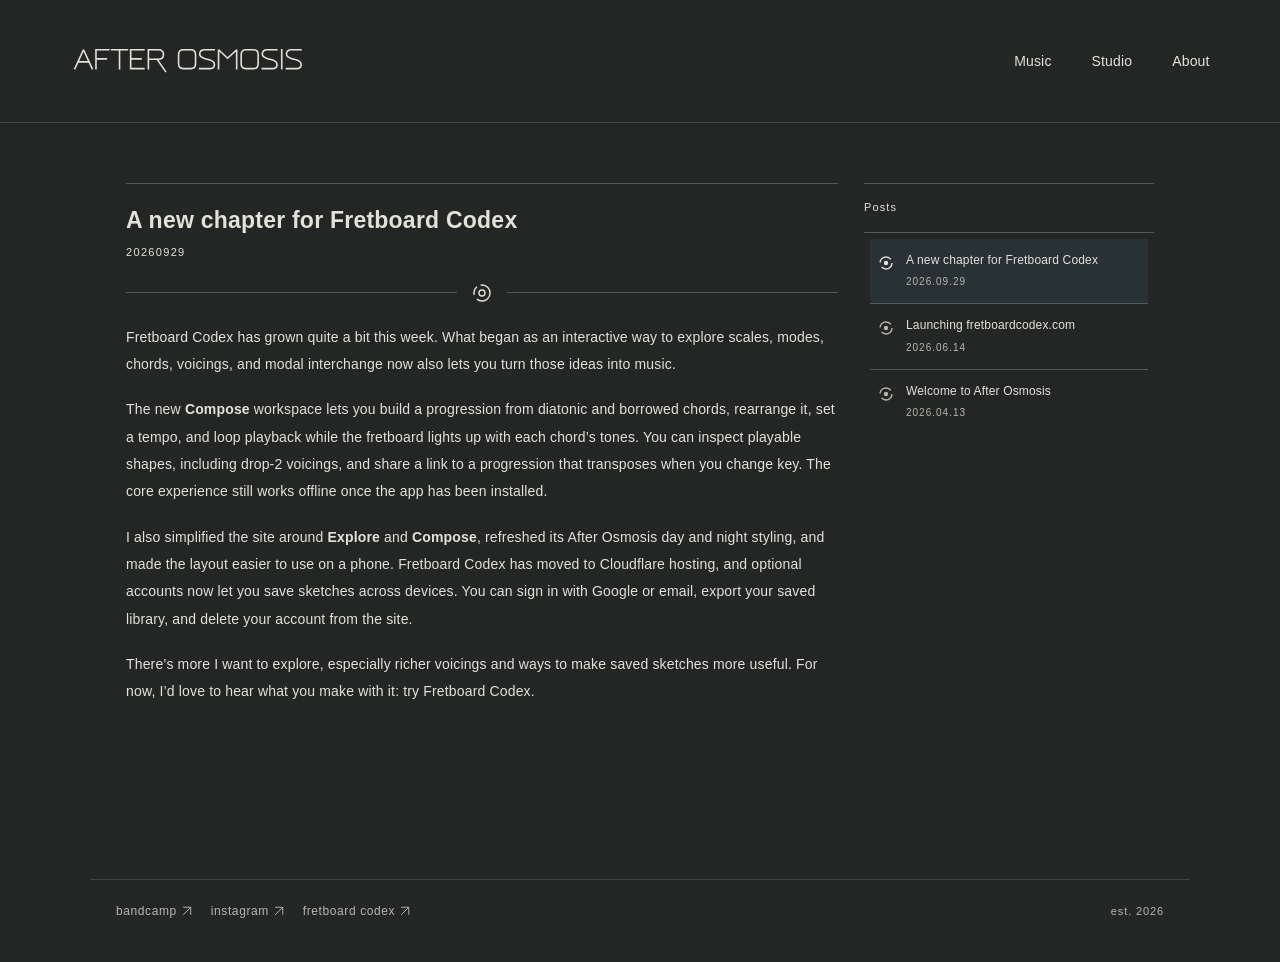
==== commit 3843a12b: "Simplify homepage links and blog labels; order releases newest first" ====
--- a/blog.html
+++ b/blog.html
@@ -4,9 +4,13 @@
 <meta charset="UTF-8">
 <meta name="viewport" content="width=device-width, initial-scale=1.0">
 <title>blog — after osmosis</title>
-<link rel="apple-touch-icon" sizes="180x180" href="apple-touch-icon.png">
-<link rel="icon" type="image/png" sizes="32x32" href="favicon-32x32.png">
-<link rel="icon" type="image/png" sizes="16x16" href="favicon-16x16.png">
+<link rel="icon" type="image/png" sizes="16x16" href="favicon-16x16.png?v=ao-2026-2">
+<link rel="icon" type="image/png" sizes="32x32" href="favicon-32x32.png?v=ao-2026-2">
+<link rel="icon" type="image/svg+xml" sizes="any" href="favicon.svg?v=ao-2026-2">
+<link rel="apple-touch-icon" sizes="180x180" href="apple-touch-icon.png?v=ao-2026-2">
+
+
+
 <link rel="stylesheet" href="theme.css">
 
 <style>
@@ -83,17 +87,15 @@
 </header>
 
   <main id="main" class="page" data-screen-label="blog">
-    <div class="interior-heading"><h1>Studio journal</h1></div>
     <div class="layout">
       <section class="panel">
-        <div class="panel-bar"><span class="t">log</span><span id="entryCount">— entries</span></div>
         <div class="panel-bd">
-          <div id="post"><div class="loading">retrieving transmission…</div></div>
+          <div id="post"><div class="loading">Loading post…</div></div>
         </div>
       </section>
 
       <aside class="aside panel">
-        <div class="panel-bar"><span class="t">archive</span><span>[ - ]</span></div>
+        <div class="panel-bar"><span class="t">Posts</span></div>
         <div class="panel-bd" style="padding:6px">
           <ul class="arc-list" id="arcList"><li class="loading" style="padding:24px 8px">…</li></ul>
         </div>
@@ -115,7 +117,6 @@
 <script>
   const postEl = document.getElementById('post');
   const arcEl  = document.getElementById('arcList');
-  const countEl= document.getElementById('entryCount');
   const divider= '<div class="ring-div"><div class="l"></div><svg width="22" height="22" viewBox="0 0 22 22" fill="none" stroke="var(--accent)" stroke-width="1.4"><circle cx="11" cy="11" r="8" stroke-dasharray="18 5 9 4"/><circle cx="11" cy="11" r="3"/></svg><div class="l"></div></div>';
   const mkSvg  = '<svg class="mk" width="16" height="16" viewBox="0 0 16 16" fill="none"><circle class="o" cx="8" cy="8" r="6" stroke="var(--line-2)" stroke-width="1.4" stroke-dasharray="14 5"/><circle class="core" cx="8" cy="8" r="2.2" fill="var(--line-2)"/></svg>';
 
@@ -137,7 +138,6 @@
       return '<li class="arc'+active+'" data-id="'+p.id+'">'+mkSvg+
         '<div><div class="ti">'+p.title+'</div><div class="dt">'+(p.date||prettyDate(p.id))+'</div></div></li>';
     }).join('');
-    countEl.textContent = String(posts.length).padStart(3,'0')+' entries';
     arcEl.querySelectorAll('.arc').forEach(a=>{
       a.addEventListener('click', ()=>{ history.replaceState(null,'','#'+a.dataset.id); loadPost(a.dataset.id, posts); });
     });
@@ -146,11 +146,11 @@
   async function loadPost(id, posts){
     const meta = posts.find(p=>p.id===id);
     if(!meta){
-      postEl.innerHTML = '<div class="error">// transmission lost — entry not found.</div>';
+      postEl.innerHTML = '<div class="error">Post not found.</div>';
       return;
     }
     arcEl.querySelectorAll('.arc').forEach(a=>a.classList.toggle('active', a.dataset.id===id));
-    postEl.innerHTML = '<div class="loading">retrieving transmission…</div>';
+    postEl.innerHTML = '<div class="loading">Loading post…</div>';
     try{
       const res = await fetch('posts/'+id+'.html', {cache:'no-cache'});
       if(!res.ok) throw new Error(res.status);
@@ -160,7 +160,7 @@
       postEl.innerHTML = header + divider + '<div class="post-content">'+body+'</div>';
       window.scrollTo(0,0);
     }catch(err){
-      postEl.innerHTML = '<div class="error">// transmission lost — '+err.message+'</div>';
+      postEl.innerHTML = '<div class="error">Could not load post: '+err.message+'</div>';
     }
   }
 
@@ -168,9 +168,8 @@
     try{
       const posts = await loadIndex();
       if(!posts.length){
-        postEl.innerHTML = '<div class="loading">// no entries yet.</div>';
+        postEl.innerHTML = '<div class="loading">No posts yet.</div>';
         arcEl.innerHTML = '';
-        countEl.textContent = '000 entries';
         return;
       }
       const hashId = location.hash.replace('#','');
@@ -182,7 +181,7 @@
         if(posts.find(p=>p.id===id)) loadPost(id, posts);
       });
     }catch(err){
-      postEl.innerHTML = '<div class="error">// archive index unreachable — '+err.message+'</div>';
+      postEl.innerHTML = '<div class="error">Could not load posts: '+err.message+'</div>';
       arcEl.innerHTML = '';
     }
   })();
--- a/redesign.css
+++ b/redesign.css
@@ -131,7 +131,7 @@
   min-height:550px
 }
 .hero h1 {
-  font-size:clamp(56px,6.7vw,106px);
+  font-size:clamp(36px,5.5vw,88px);
   font-weight:400;
   letter-spacing:-.045em;
   line-height:1.05
@@ -170,7 +170,7 @@
   border-top:1px solid #7a817666;
   padding:28px 0 34px;
   display:grid;
-  grid-template-columns:1fr auto auto;
+  grid-template-columns:1fr auto;
   align-items:center;
   gap:35px
 }
@@ -440,7 +440,10 @@
     min-height:0
   }
   .hero h1 {
-    font-size:62px
+    font-size:clamp(48px,15.9vw,62px)
+  }
+  .hero-title-ending {
+    display:block
   }
   .hero-actions {
     gap:20px;
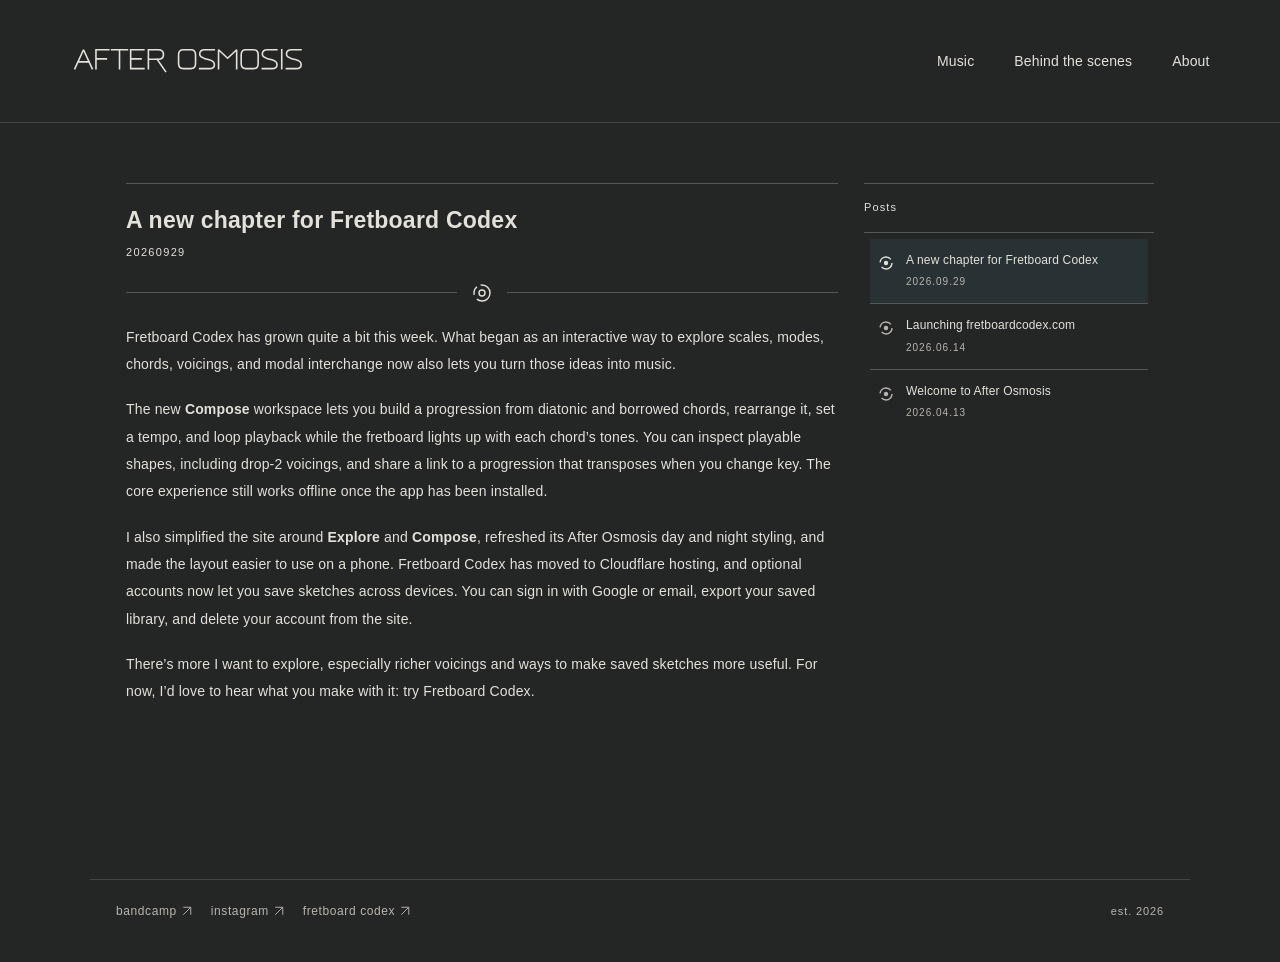
==== commit ef170724: "Rename Studio section and trim about copy" ====
--- a/blog.html
+++ b/blog.html
@@ -83,7 +83,7 @@
 <div class="wrap">
   <header class="site-header">
   <a class="site-brand" href="index.html" aria-label="After Osmosis home"><img src="images/ao-text-ivory.svg" alt="After Osmosis" width="1400" height="190"></a>
-  <nav aria-label="Main navigation"><a href="index.html#music">Music</a><a href="index.html#studio">Studio</a><a href="index.html#about">About</a></nav>
+  <nav aria-label="Main navigation"><a href="index.html#music">Music</a><a href="index.html#studio">Behind the scenes</a><a href="index.html#about">About</a></nav>
 </header>
 
   <main id="main" class="page" data-screen-label="blog">
--- a/redesign.css
+++ b/redesign.css
@@ -303,6 +303,7 @@
   gap:10%
 }
 .about h2 {
+  font-size:clamp(28px,2.8vw,38px);
   line-height:1.18
 }
 .about div>p {
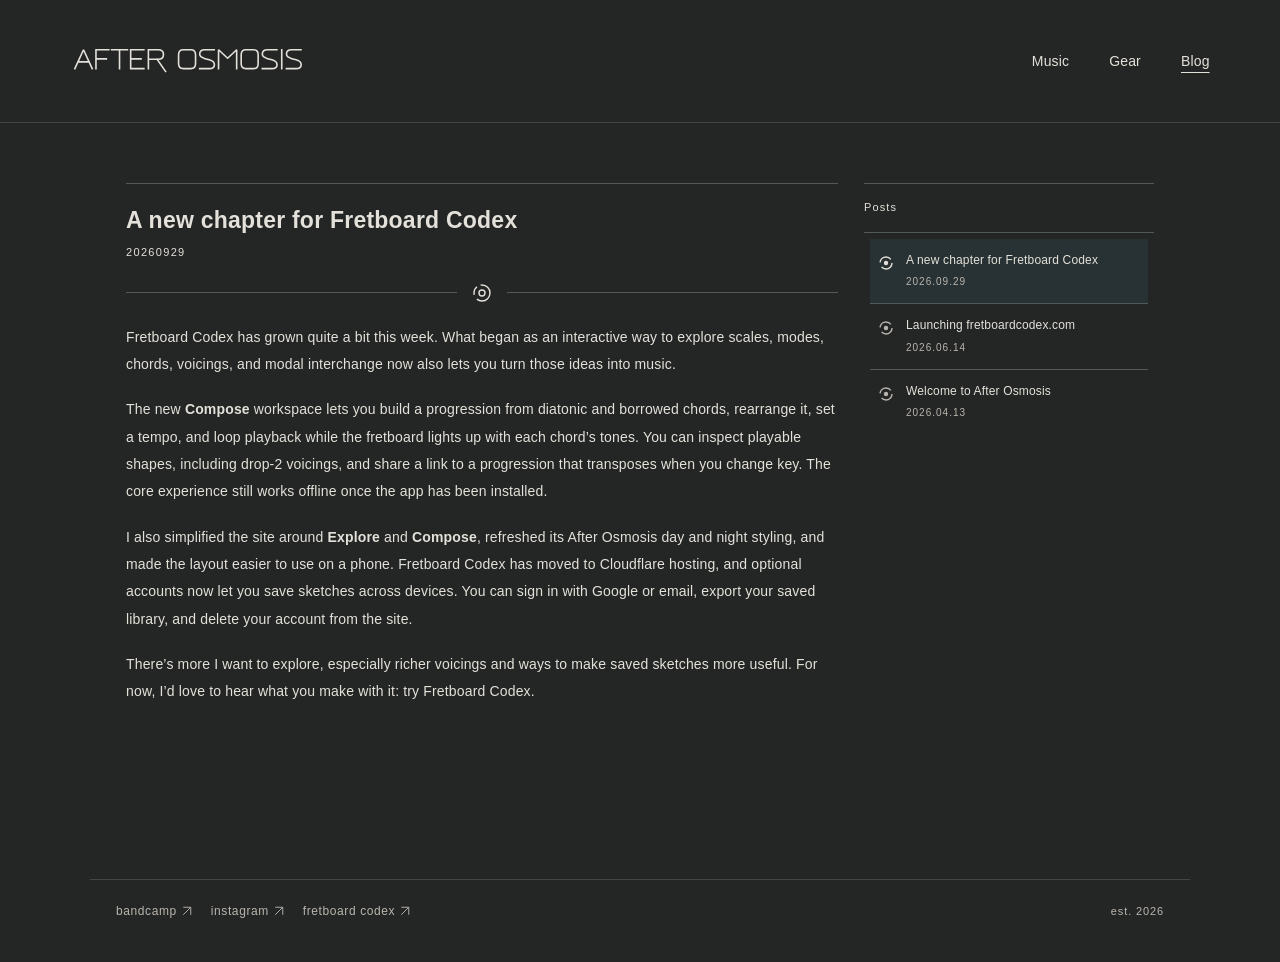
==== commit 30354984: "Use direct Music Gear Blog navigation across site" ====
--- a/blog.html
+++ b/blog.html
@@ -83,7 +83,7 @@
 <div class="wrap">
   <header class="site-header">
   <a class="site-brand" href="index.html" aria-label="After Osmosis home"><img src="images/ao-text-ivory.svg" alt="After Osmosis" width="1400" height="190"></a>
-  <nav aria-label="Main navigation"><a href="index.html#music">Music</a><a href="index.html#studio">Behind the scenes</a><a href="index.html#about">About</a></nav>
+  <nav aria-label="Main navigation"><a href="player.html">Music</a><a href="gear.html">Gear</a><a href="blog.html" aria-current="page">Blog</a></nav>
 </header>
 
   <main id="main" class="page" data-screen-label="blog">
--- a/redesign.css
+++ b/redesign.css
@@ -105,6 +105,11 @@
 .site-header nav a {
   padding:8px 0
 }
+.site-header nav a[aria-current="page"] {
+  text-decoration:underline;
+  text-decoration-thickness:1px;
+  text-underline-offset:6px
+}
 .hero {
   position:relative;
   isolation:isolate;
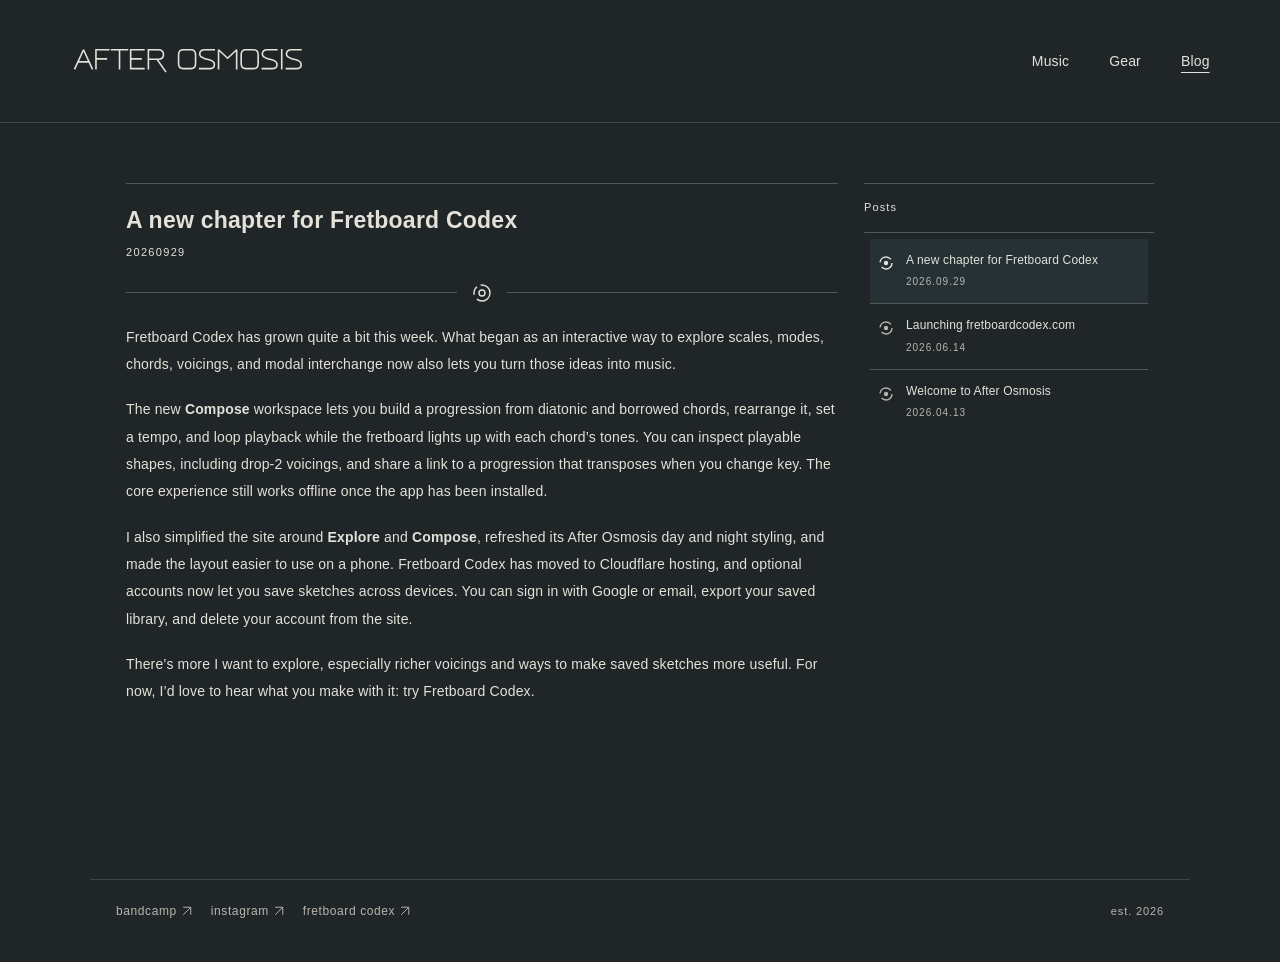
==== commit ac6ee9be: "Brand v2: glitch icon favicons, link-preview card, wordmark R fix - Replace favicons (svg, 16, 32, a" ====
--- a/blog.html
+++ b/blog.html
@@ -4,10 +4,10 @@
 <meta charset="UTF-8">
 <meta name="viewport" content="width=device-width, initial-scale=1.0">
 <title>blog — after osmosis</title>
-<link rel="icon" type="image/png" sizes="16x16" href="favicon-16x16.png?v=ao-2026-2">
-<link rel="icon" type="image/png" sizes="32x32" href="favicon-32x32.png?v=ao-2026-2">
-<link rel="icon" type="image/svg+xml" sizes="any" href="favicon.svg?v=ao-2026-2">
-<link rel="apple-touch-icon" sizes="180x180" href="apple-touch-icon.png?v=ao-2026-2">
+<link rel="icon" type="image/png" sizes="16x16" href="favicon-16x16.png?v=ao-2026-3">
+<link rel="icon" type="image/png" sizes="32x32" href="favicon-32x32.png?v=ao-2026-3">
+<link rel="icon" type="image/svg+xml" sizes="any" href="favicon.svg?v=ao-2026-3">
+<link rel="apple-touch-icon" sizes="180x180" href="apple-touch-icon.png?v=ao-2026-3">
 
 
 
--- a/redesign.css
+++ b/redesign.css
@@ -1,7 +1,7 @@
 /* Desert horizon: plain static CSS, shared by the landing and existing pages. */
 :root {
   color-scheme:dark;
-  --bg:#242626;
+  --bg:#202627;
   --bg-2:#292d2d;
   --panel:#292d2d;
   --line:#e3e1d9;
@@ -550,3 +550,15 @@
   flex-shrink: 0;
   vertical-align: -0.125em;
 }
+
+/* Static signal accents echo the artwork without affecting reading or controls. */
+.hero-signal {
+  pointer-events:none;
+  clip-path:inset(17% 0 60% 0);
+  mask-image:linear-gradient(to bottom,transparent 17%,#000 17% 18%,transparent 18% 32%,#000 32% 33%,transparent 33%);
+  transform:translateX(7px);
+  opacity:.65;
+}
+.home .about,.home .section-heading {
+  border-image:linear-gradient(to right,var(--hair) 0 18%,transparent 18% 19%,var(--hair) 19% 74%,transparent 74% 75%,var(--hair) 75%) 1;
+}
